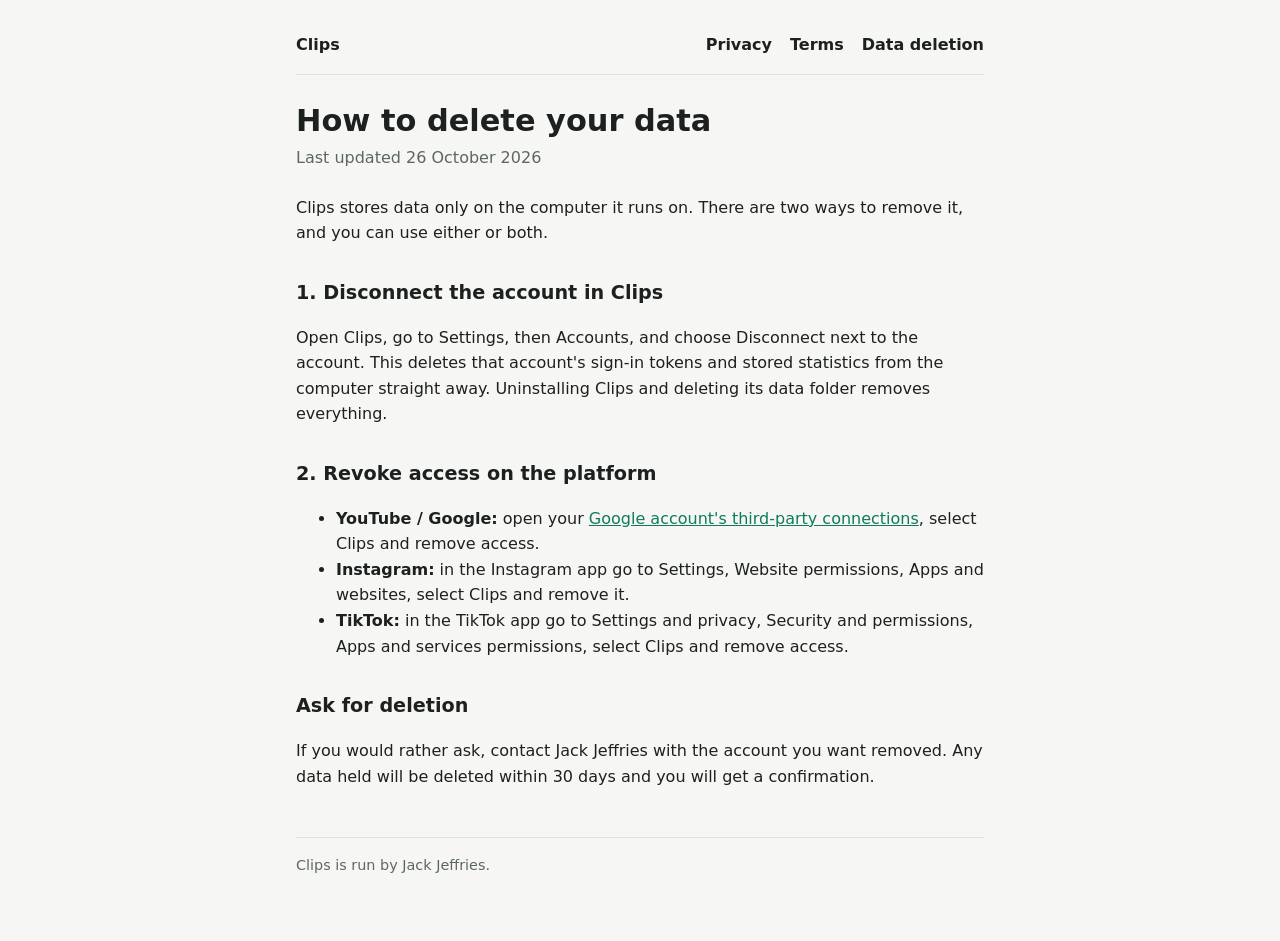
==== data-deletion.html @ f6818057 "Add Clips website: home, privacy policy, terms, data deletion Co-Authored-By: Claude Opus 5.5 (1M co" ====
<!doctype html>
<html lang="en">
<head>
<meta charset="utf-8">
<meta name="viewport" content="width=device-width, initial-scale=1">
<title>Data deletion · Clips</title>
<link rel="stylesheet" href="style.css">
</head>
<body>
<div class="wrap">
<nav><a class="brand" href="index.html">Clips</a><a href="privacy.html">Privacy</a><a href="terms.html">Terms</a><a href="data-deletion.html">Data deletion</a></nav>
<h1>How to delete your data</h1>
<p class="updated">Last updated 26 October 2026</p>
<p>Clips stores data only on the computer it runs on. There are two ways to remove it, and you can use either or both.</p>

<h2>1. Disconnect the account in Clips</h2>
<p>Open Clips, go to Settings, then Accounts, and choose Disconnect next to the account. This deletes that account's sign-in tokens and stored statistics from the computer straight away. Uninstalling Clips and deleting its data folder removes everything.</p>

<h2>2. Revoke access on the platform</h2>
<ul>
  <li><strong>YouTube / Google:</strong> open your <a href="https://myaccount.google.com/connections">Google account's third-party connections</a>, select Clips and remove access.</li>
  <li><strong>Instagram:</strong> in the Instagram app go to Settings, Website permissions, Apps and websites, select Clips and remove it.</li>
  <li><strong>TikTok:</strong> in the TikTok app go to Settings and privacy, Security and permissions, Apps and services permissions, select Clips and remove access.</li>
</ul>

<h2>Ask for deletion</h2>
<p>If you would rather ask, contact Jack Jeffries with the account you want removed. Any data held will be deleted within 30 days and you will get a confirmation.</p>
<footer>Clips is run by Jack Jeffries.</footer>
</div>
</body>
</html>
---- style.css ----
:root {
  --bg: #f6f7f5;
  --fg: #1c211f;
  --muted: #5d6762;
  --line: #dde2de;
  --accent: #0f7a5c;
  color-scheme: light;
}
@media (prefers-color-scheme: dark) {
  :root { --bg: #131715; --fg: #e6ebe8; --muted: #9aa6a0; --line: #2c3430; --accent: #4cc79d; color-scheme: dark; }
}
* { box-sizing: border-box; }
body { margin: 0; background: var(--bg); color: var(--fg); font: 16px/1.6 "Segoe UI", system-ui, -apple-system, sans-serif; }
.wrap { max-width: 720px; margin: 0 auto; padding: 32px 16px 64px; }
nav { display: flex; flex-wrap: wrap; gap: 6px 18px; padding-bottom: 16px; border-bottom: 1px solid var(--line); margin-bottom: 28px; }
nav a { color: var(--fg); text-decoration: none; font-weight: 600; }
nav a.brand { margin-right: auto; }
a { color: var(--accent); }
h1 { font-size: 1.9rem; line-height: 1.2; margin: 0 0 6px; }
h2 { font-size: 1.2rem; margin: 32px 0 8px; }
.updated { color: var(--muted); margin: 0 0 24px; }
footer { margin-top: 48px; padding-top: 16px; border-top: 1px solid var(--line); color: var(--muted); font-size: 0.9rem; }
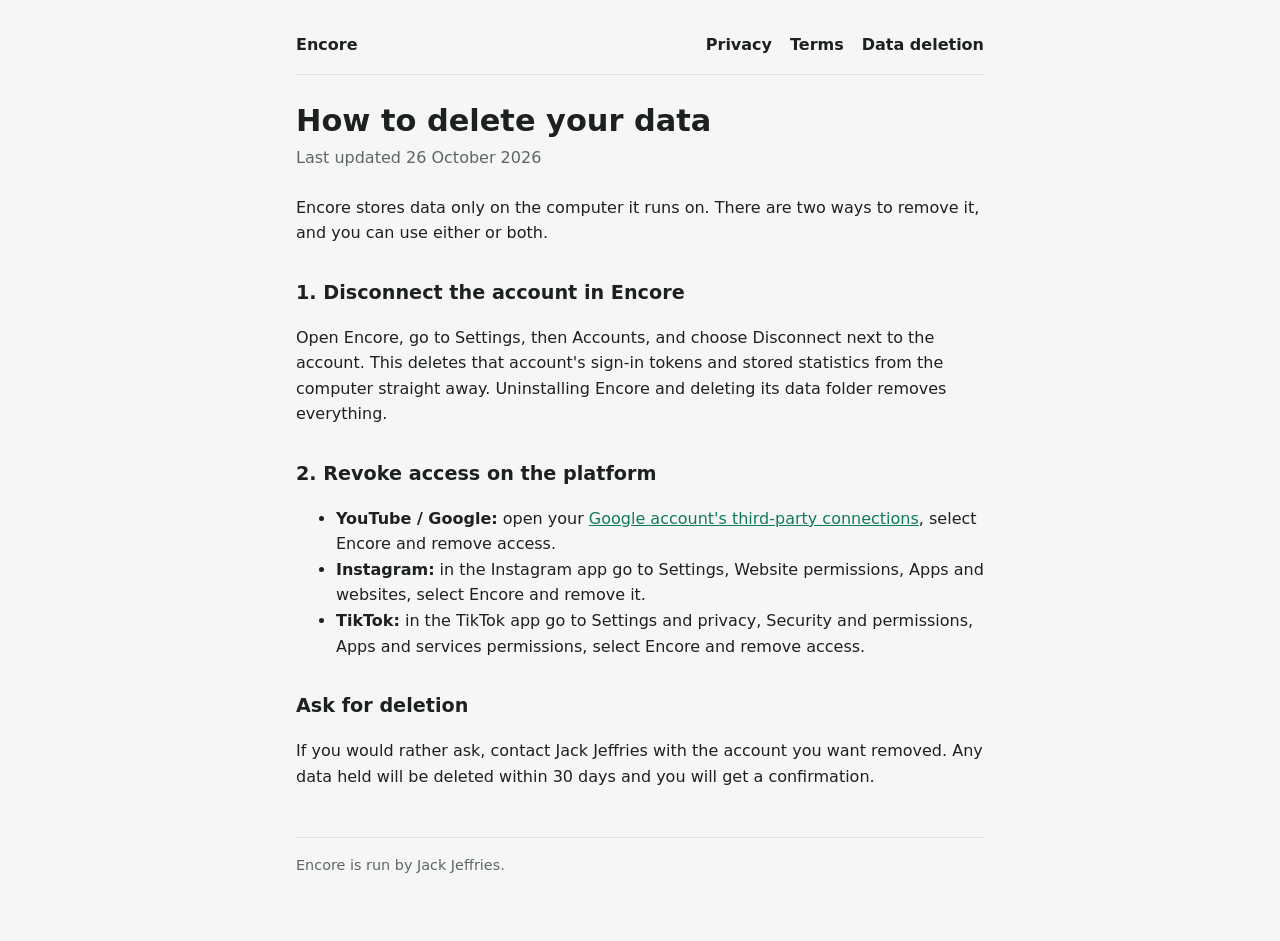
==== commit d762af7d: "Rename the app from Clips to Encore Co-Authored-By: Claude Opus 5.5 (1M context) <noreply@anthropic." ====
--- a/data-deletion.html
+++ b/data-deletion.html
@@ -3,29 +3,29 @@
 <head>
 <meta charset="utf-8">
 <meta name="viewport" content="width=device-width, initial-scale=1">
-<title>Data deletion · Clips</title>
+<title>Data deletion · Encore</title>
 <link rel="stylesheet" href="style.css">
 </head>
 <body>
 <div class="wrap">
-<nav><a class="brand" href="index.html">Clips</a><a href="privacy.html">Privacy</a><a href="terms.html">Terms</a><a href="data-deletion.html">Data deletion</a></nav>
+<nav><a class="brand" href="index.html">Encore</a><a href="privacy.html">Privacy</a><a href="terms.html">Terms</a><a href="data-deletion.html">Data deletion</a></nav>
 <h1>How to delete your data</h1>
 <p class="updated">Last updated 26 October 2026</p>
-<p>Clips stores data only on the computer it runs on. There are two ways to remove it, and you can use either or both.</p>
+<p>Encore stores data only on the computer it runs on. There are two ways to remove it, and you can use either or both.</p>
 
-<h2>1. Disconnect the account in Clips</h2>
-<p>Open Clips, go to Settings, then Accounts, and choose Disconnect next to the account. This deletes that account's sign-in tokens and stored statistics from the computer straight away. Uninstalling Clips and deleting its data folder removes everything.</p>
+<h2>1. Disconnect the account in Encore</h2>
+<p>Open Encore, go to Settings, then Accounts, and choose Disconnect next to the account. This deletes that account's sign-in tokens and stored statistics from the computer straight away. Uninstalling Encore and deleting its data folder removes everything.</p>
 
 <h2>2. Revoke access on the platform</h2>
 <ul>
-  <li><strong>YouTube / Google:</strong> open your <a href="https://myaccount.google.com/connections">Google account's third-party connections</a>, select Clips and remove access.</li>
-  <li><strong>Instagram:</strong> in the Instagram app go to Settings, Website permissions, Apps and websites, select Clips and remove it.</li>
-  <li><strong>TikTok:</strong> in the TikTok app go to Settings and privacy, Security and permissions, Apps and services permissions, select Clips and remove access.</li>
+  <li><strong>YouTube / Google:</strong> open your <a href="https://myaccount.google.com/connections">Google account's third-party connections</a>, select Encore and remove access.</li>
+  <li><strong>Instagram:</strong> in the Instagram app go to Settings, Website permissions, Apps and websites, select Encore and remove it.</li>
+  <li><strong>TikTok:</strong> in the TikTok app go to Settings and privacy, Security and permissions, Apps and services permissions, select Encore and remove access.</li>
 </ul>
 
 <h2>Ask for deletion</h2>
 <p>If you would rather ask, contact Jack Jeffries with the account you want removed. Any data held will be deleted within 30 days and you will get a confirmation.</p>
-<footer>Clips is run by Jack Jeffries.</footer>
+<footer>Encore is run by Jack Jeffries.</footer>
 </div>
 </body>
 </html>
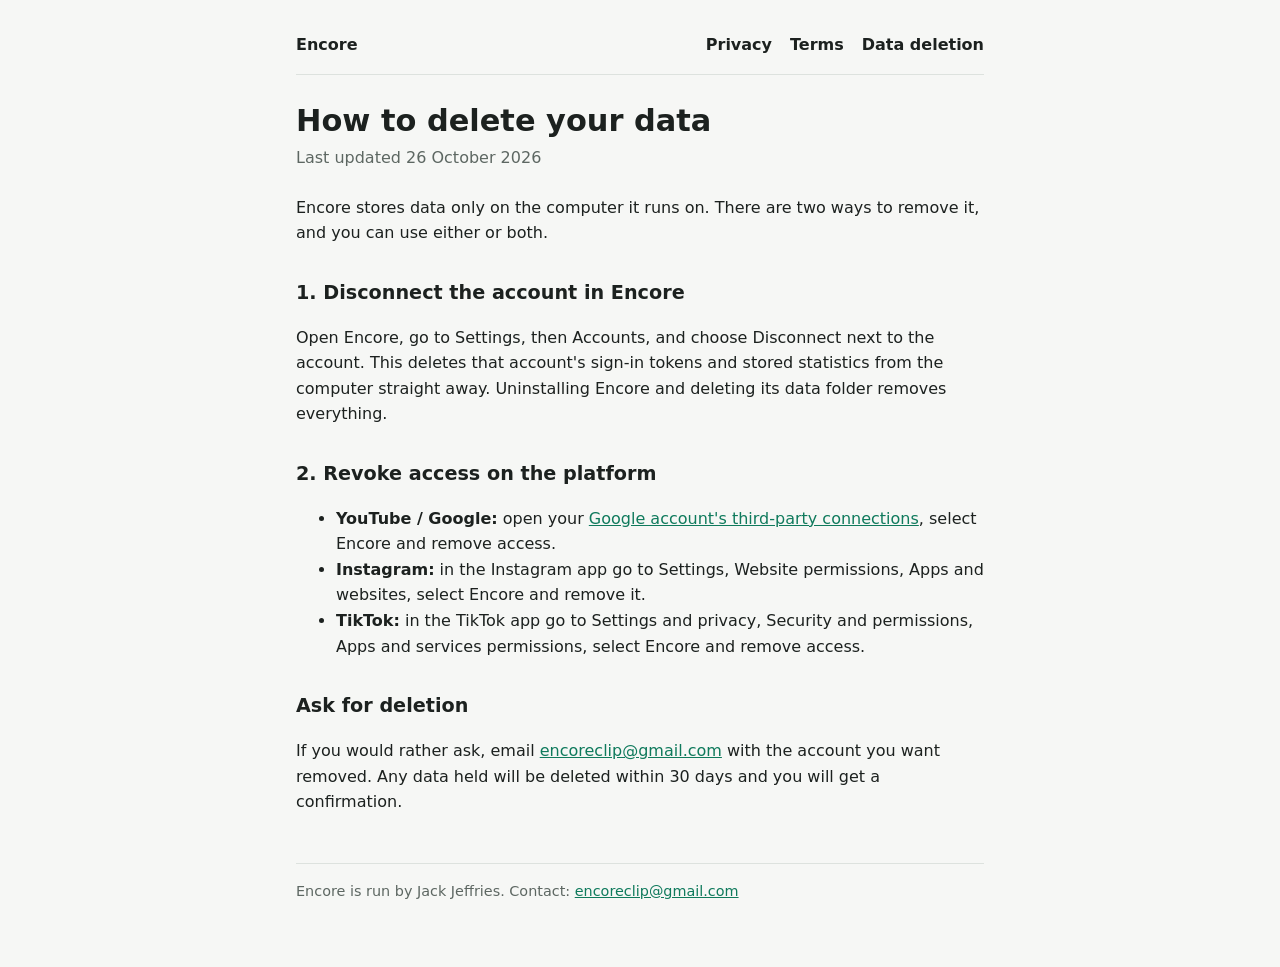
==== commit b9ed772a: "Add contact email to every page Co-Authored-By: Claude Opus 5.5 (1M context) <noreply@anthropic.com>" ====
--- a/data-deletion.html
+++ b/data-deletion.html
@@ -24,8 +24,8 @@
 </ul>
 
 <h2>Ask for deletion</h2>
-<p>If you would rather ask, contact Jack Jeffries with the account you want removed. Any data held will be deleted within 30 days and you will get a confirmation.</p>
-<footer>Encore is run by Jack Jeffries.</footer>
+<p>If you would rather ask, email <a href="mailto:encoreclip@gmail.com">encoreclip@gmail.com</a> with the account you want removed. Any data held will be deleted within 30 days and you will get a confirmation.</p>
+<footer>Encore is run by Jack Jeffries. Contact: <a href="mailto:encoreclip@gmail.com">encoreclip@gmail.com</a></footer>
 </div>
 </body>
 </html>
